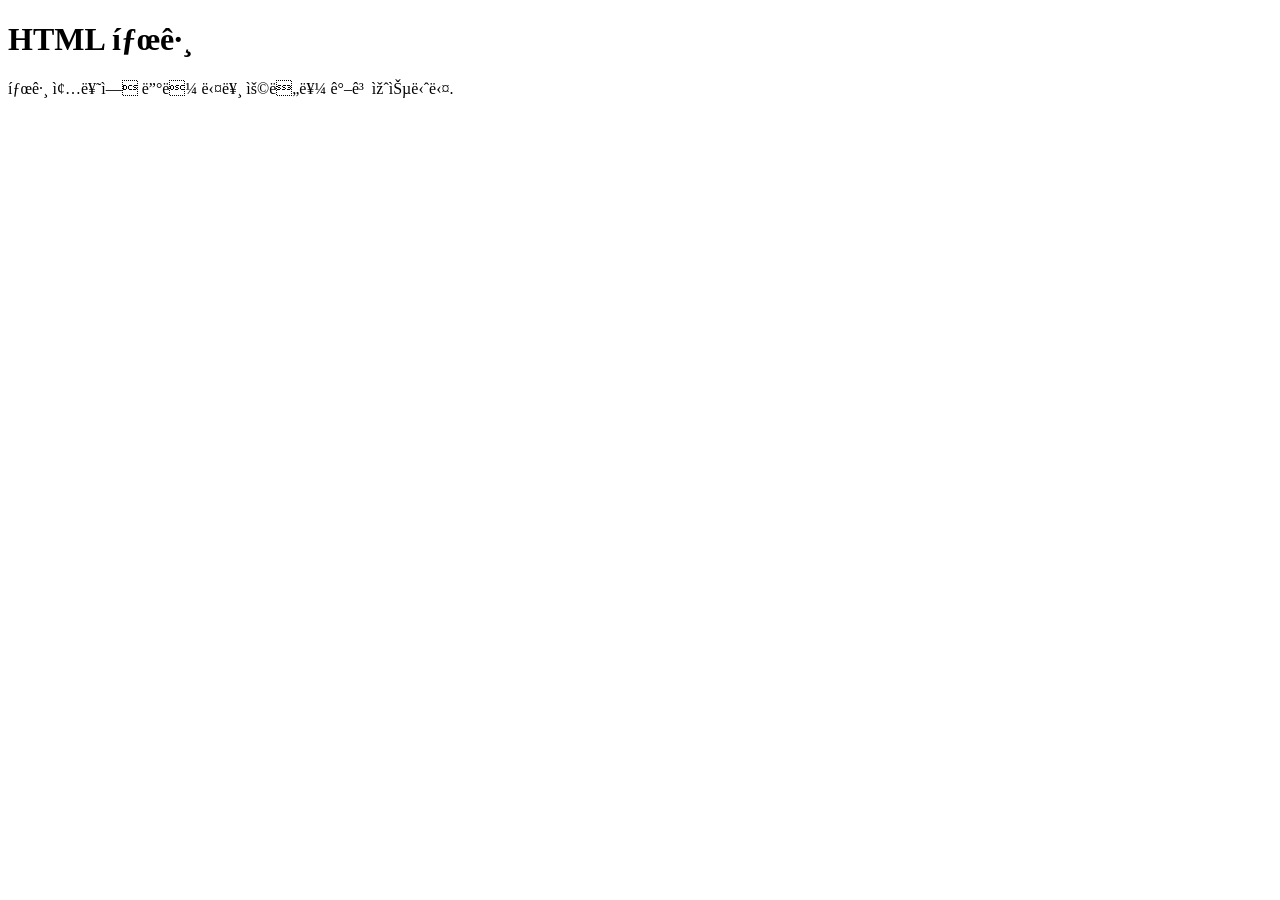
==== index.html @ b3bc4520 "19_lending_page" ====
<!doctype html>
<html lang="ko">
  <head>
    <neta charset="UTF-8">
    <title>HTML 기초</title>
    <mate name="description" content="HTML 기초를 복습해봅시다">
    <lint rel="stylesheet" href="style.css"/>
    </head>

    <body>
        <h1>HTML 태그</h1>
        <p>태그 종류에 따라 다른 용도를 갖고 있습니다.</p>
    </body>
</html>
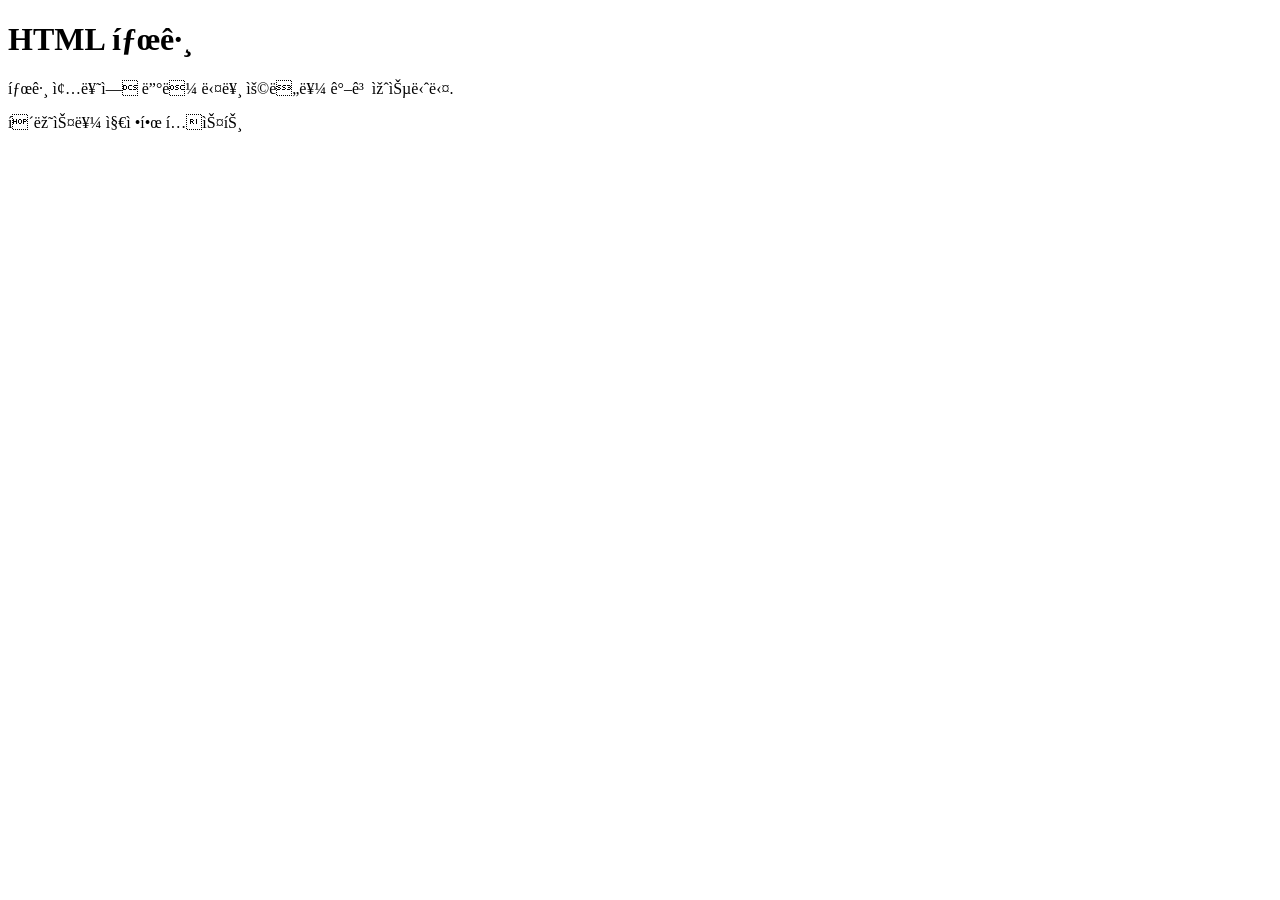
==== commit 95efa6a0: "19_lending_page" ====
--- a/index.html
+++ b/index.html
@@ -10,5 +10,7 @@
     <body>
         <h1>HTML 태그</h1>
         <p>태그 종류에 따라 다른 용도를 갖고 있습니다.</p>
+        <p class="blue">클래스를 지정한 텍스트</p>
+        <id></id>
     </body>
 </html>
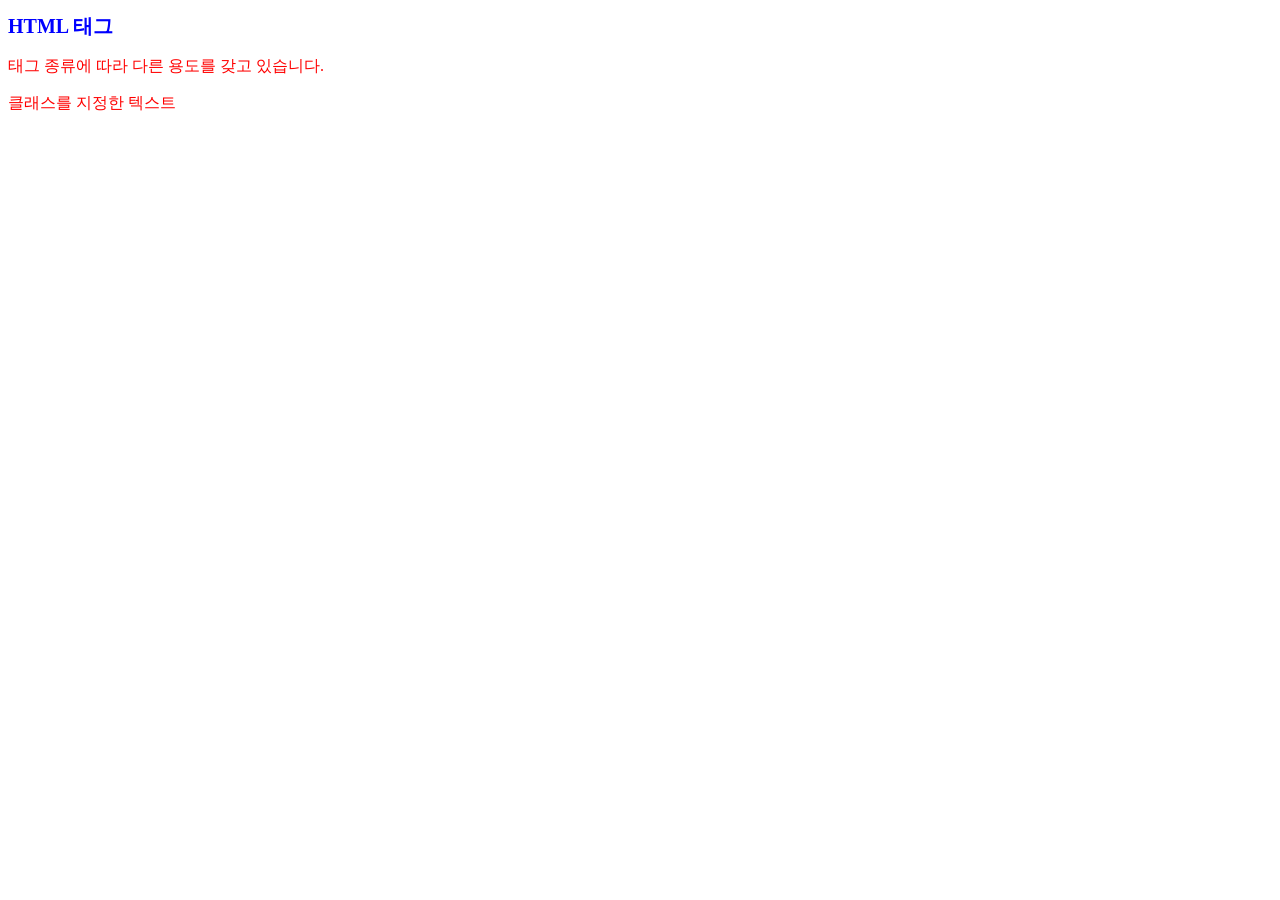
==== commit 33590a90: "19_lending_page" ====
--- a/index.html
+++ b/index.html
@@ -1,16 +1,16 @@
 <!doctype html>
 <html lang="ko">
   <head>
-    <neta charset="UTF-8">
+    <meta charset="UTF-8" />
     <title>HTML 기초</title>
-    <mate name="description" content="HTML 기초를 복습해봅시다">
-    <lint rel="stylesheet" href="style.css"/>
-    </head>
+    <meta name="description" content="HTML 기초를 복습해봅시다" />
+    <link rel="stylesheet" href="style.css" />
+  </head>
 
-    <body>
-        <h1>HTML 태그</h1>
-        <p>태그 종류에 따라 다른 용도를 갖고 있습니다.</p>
-        <p class="blue">클래스를 지정한 텍스트</p>
-        <id></id>
-    </body>
+  <body>
+    <h1>HTML 태그</h1>
+    <p>태그 종류에 따라 다른 용도를 갖고 있습니다.</p>
+    <p class="blue">클래스를 지정한 텍스트</p>
+    <id></id>
+  </body>
 </html>
--- a/style.css
+++ b/style.css
@@ -0,0 +1,7 @@
+h1 {
+  color: blue;
+  font-size: 20px;
+}
+p {
+  color: red;
+}
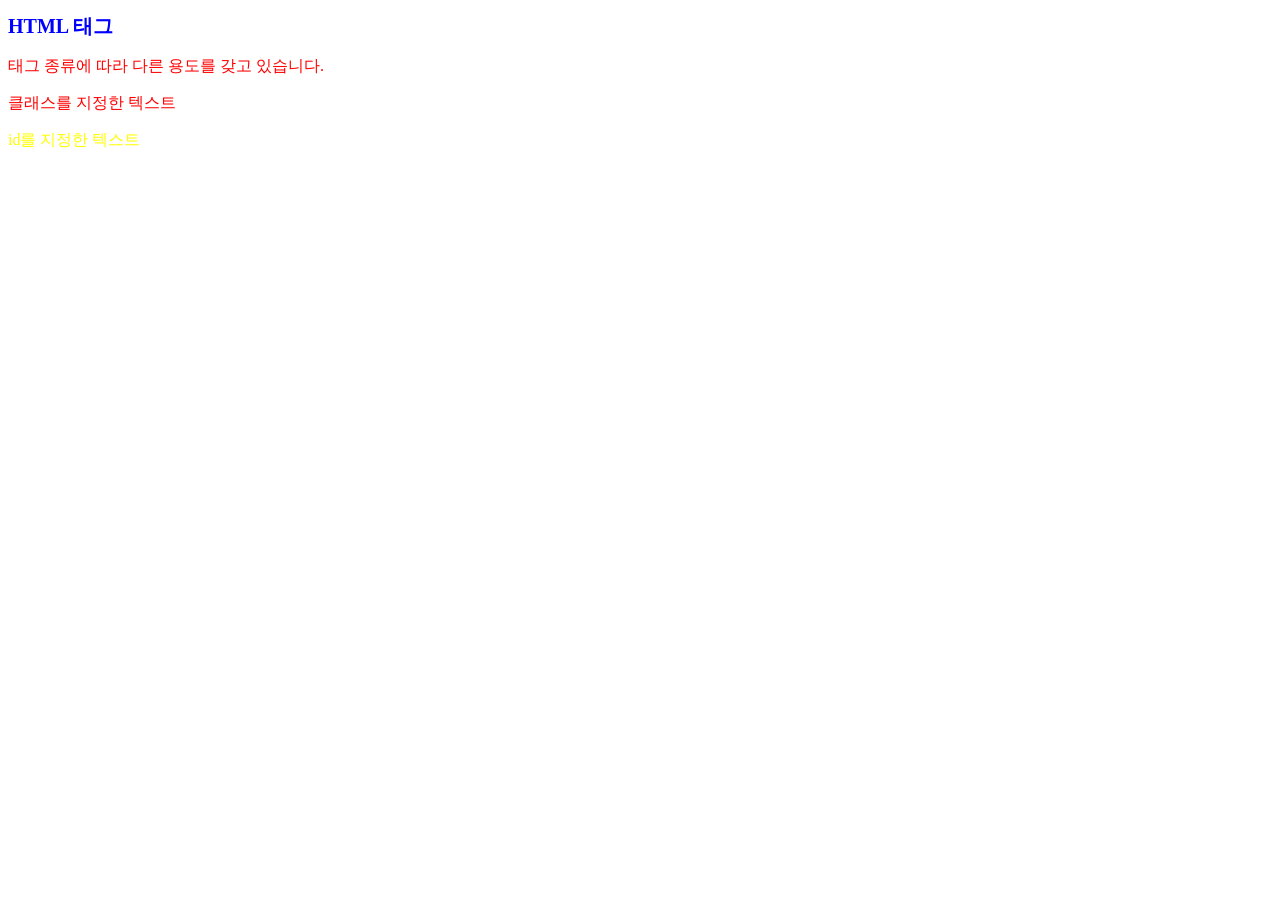
==== commit 4344341d: "19_lending_page" ====
--- a/index.html
+++ b/index.html
@@ -11,6 +11,6 @@
     <h1>HTML 태그</h1>
     <p>태그 종류에 따라 다른 용도를 갖고 있습니다.</p>
     <p class="blue">클래스를 지정한 텍스트</p>
-    <id></id>
+    <id>id를 지정한 텍스트</id>
   </body>
 </html>
--- a/style.css
+++ b/style.css
@@ -5,3 +5,6 @@
 p {
   color: red;
 }
+id {
+  color: yellow;
+}
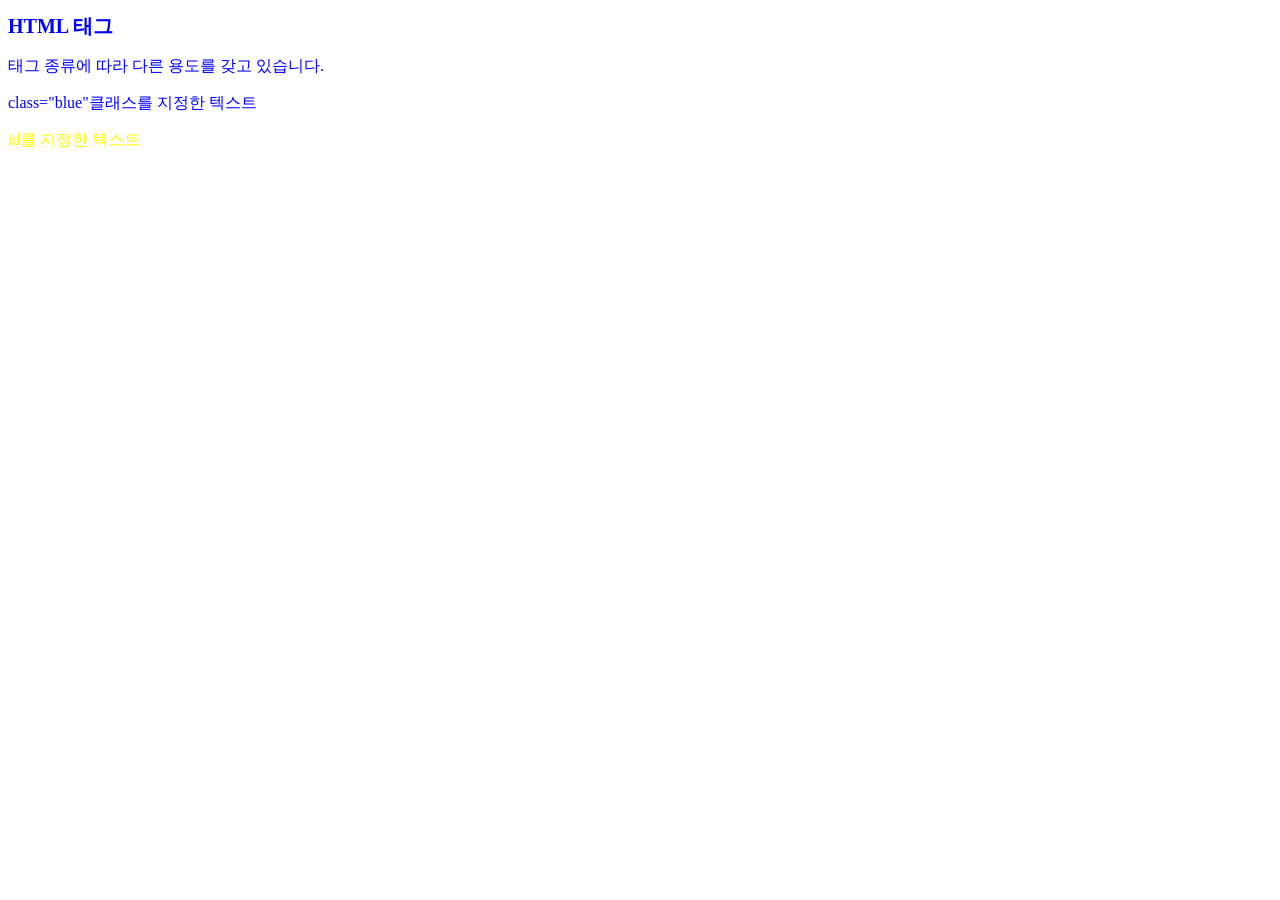
==== commit ece1e660: "19_lending_page" ====
--- a/index.html
+++ b/index.html
@@ -10,7 +10,7 @@
   <body>
     <h1>HTML 태그</h1>
     <p>태그 종류에 따라 다른 용도를 갖고 있습니다.</p>
-    <p class="blue">클래스를 지정한 텍스트</p>
+    <p>class="blue"클래스를 지정한 텍스트</p>
     <id>id를 지정한 텍스트</id>
   </body>
 </html>
--- a/style.css
+++ b/style.css
@@ -3,7 +3,7 @@
   font-size: 20px;
 }
 p {
-  color: red;
+  color: blue;
 }
 id {
   color: yellow;
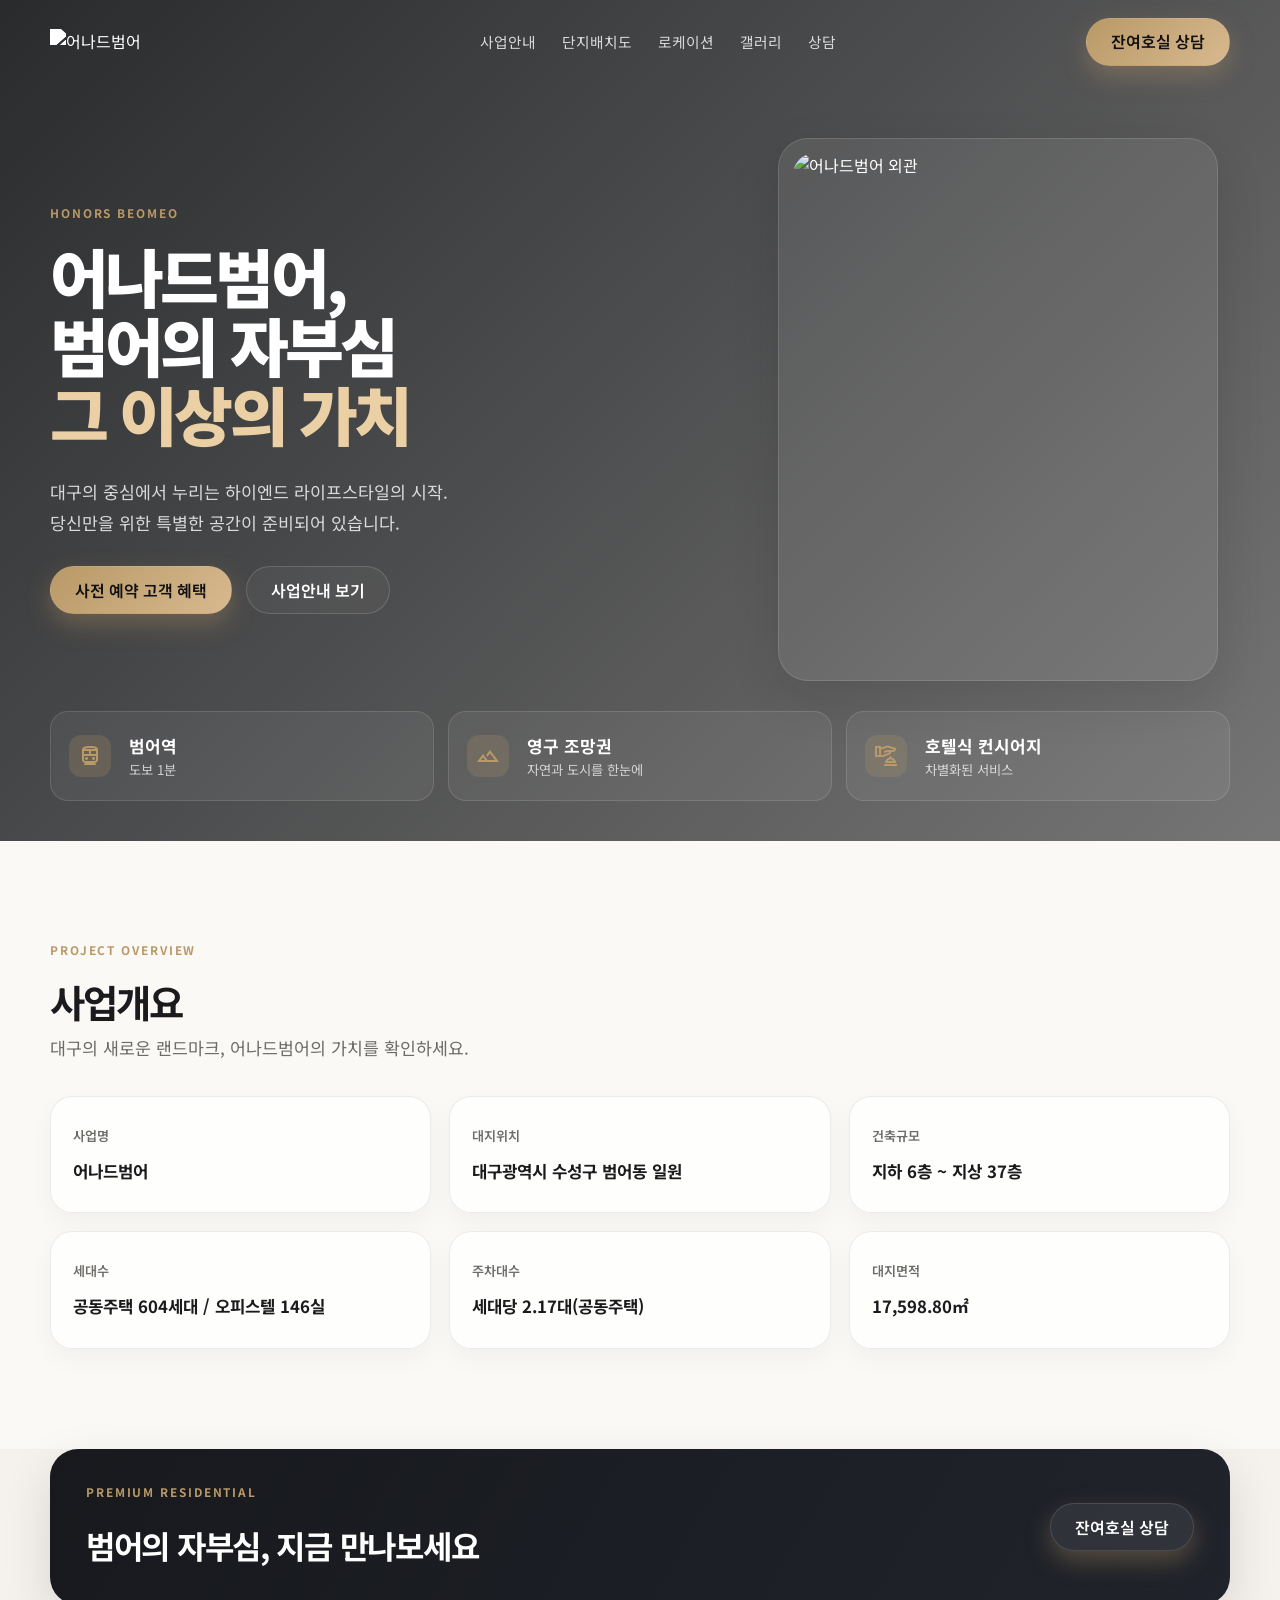
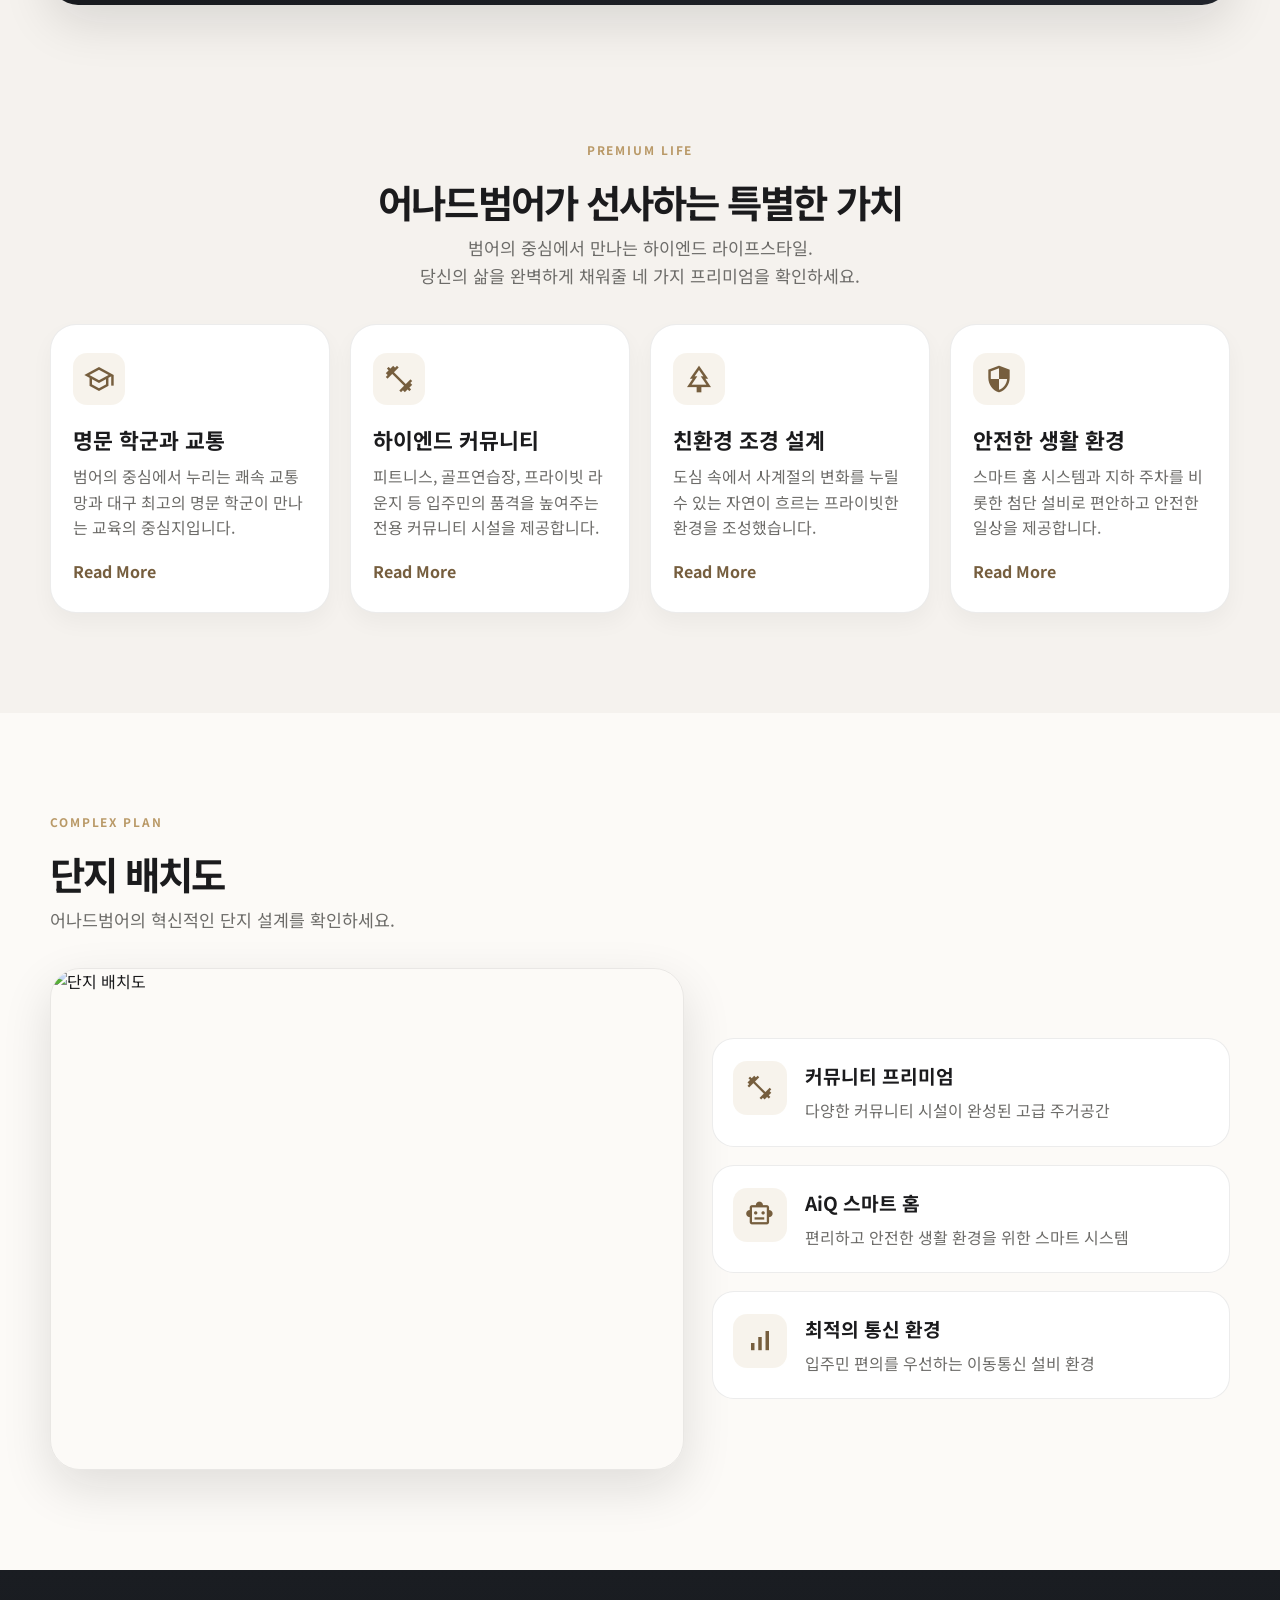
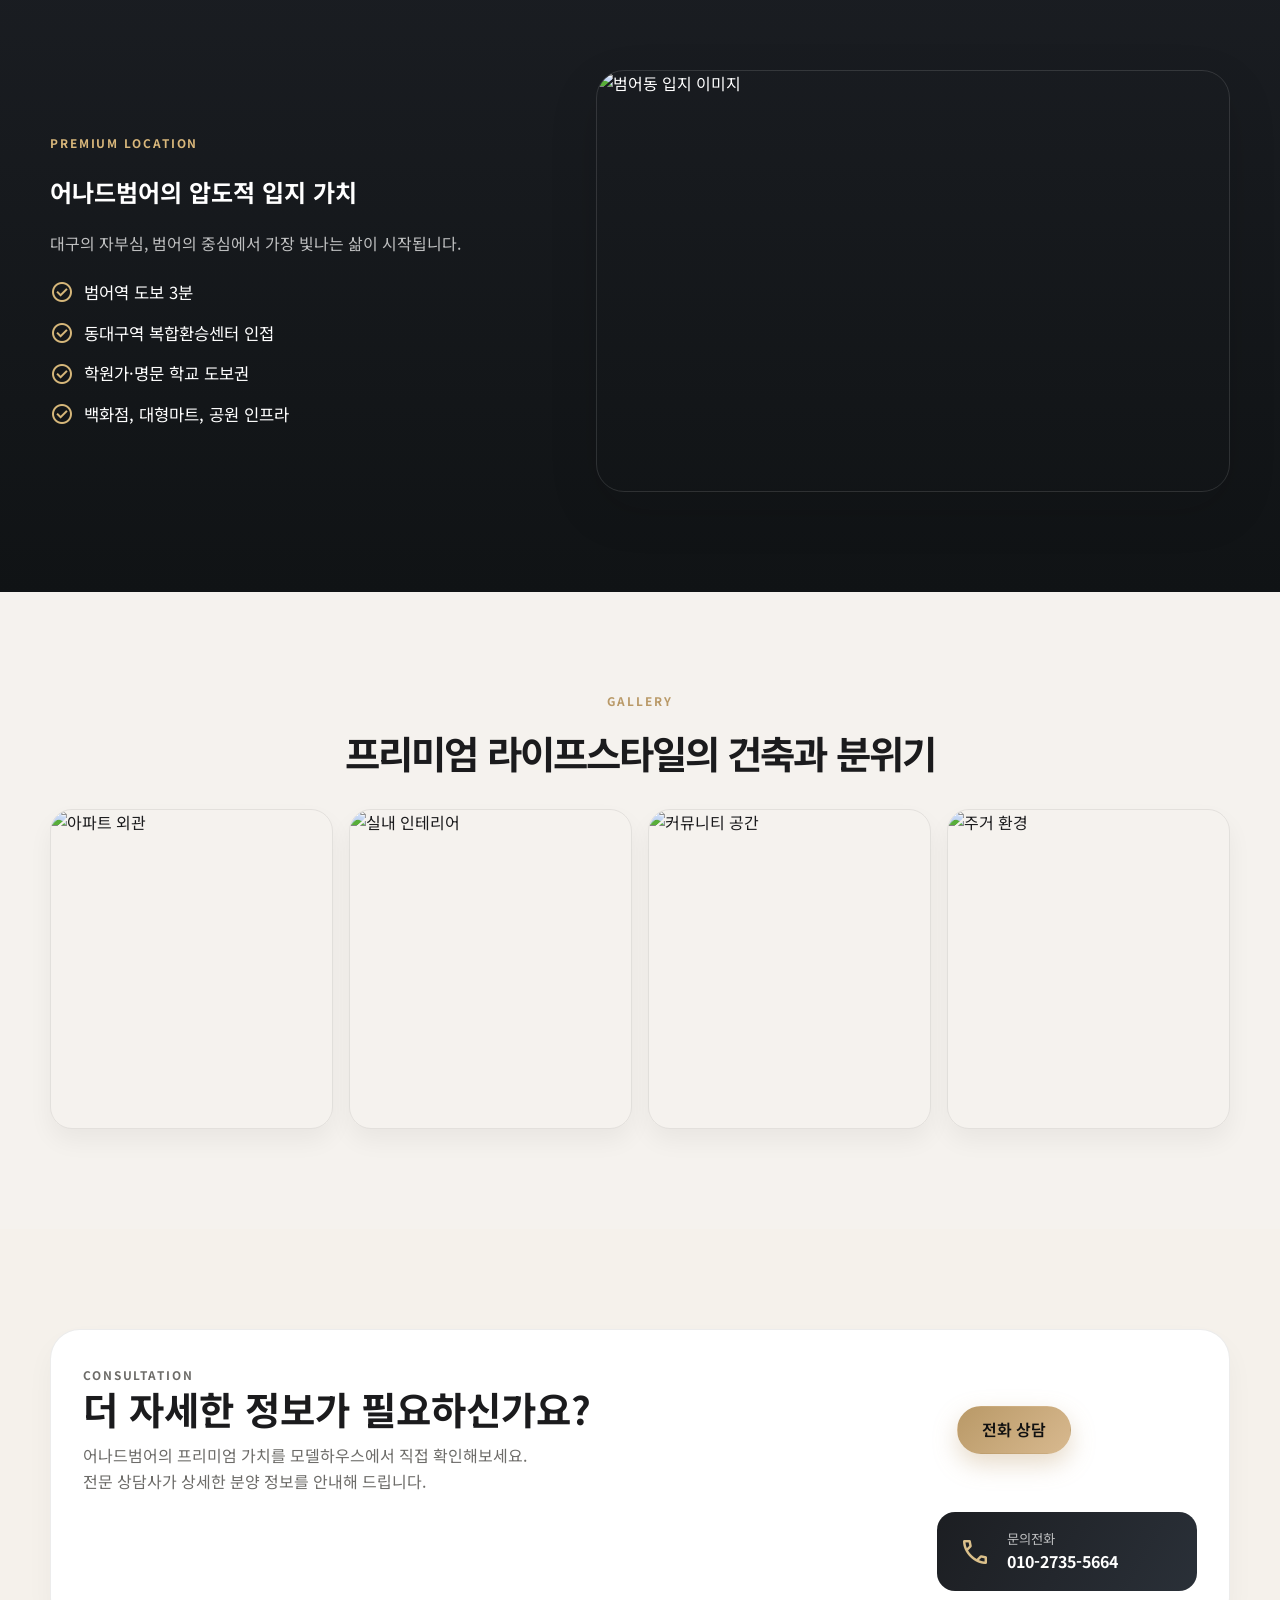
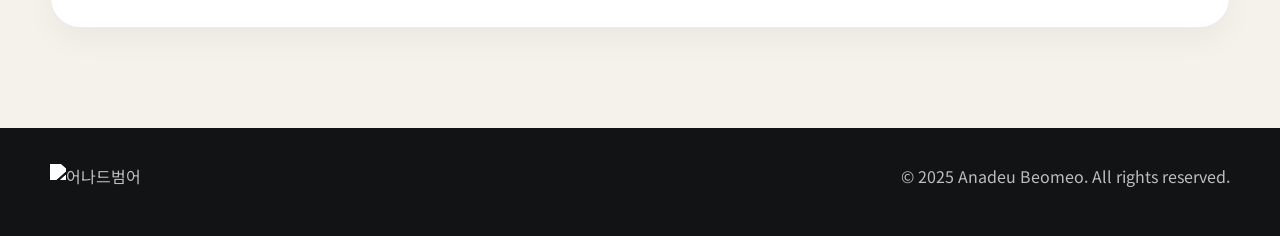
==== commit 3dac6dea: "19_lending_page" ====
--- a/index.html
+++ b/index.html
@@ -1,16 +1,300 @@
-<!doctype html>
+<!DOCTYPE html>
 <html lang="ko">
   <head>
     <meta charset="UTF-8" />
-    <title>HTML 기초</title>
-    <meta name="description" content="HTML 기초를 복습해봅시다" />
+    <meta name="viewport" content="width=device-width, initial-scale=1.0" />
+    <title>어나드범어 | 대구 범어동 프리미엄 아파트</title>
+    <meta
+      name="description"
+      content="대구 수성구 범어동 프리미엄 아파트 어나드범어. 범어역 도보 1분, 명문 학군, 호텔식 컨시어지, 하이엔드 커뮤니티 시설을 갖춘 프리미엄 라이프스타일을 만나보세요."
+    />
+    <link rel="preconnect" href="https://fonts.googleapis.com" />
+    <link rel="preconnect" href="https://fonts.gstatic.com" crossorigin />
+    <link
+      href="https://fonts.googleapis.com/css2?family=Noto+Sans+KR:wght@300;400;500;700;900&family=Material+Symbols+Outlined:wght@300;400;500;700&display=swap"
+      rel="stylesheet"
+    />
     <link rel="stylesheet" href="style.css" />
   </head>
-
   <body>
-    <h1>HTML 태그</h1>
-    <p>태그 종류에 따라 다른 용도를 갖고 있습니다.</p>
-    <p>class="blue"클래스를 지정한 텍스트</p>
-    <id>id를 지정한 텍스트</id>
+    <header class="hero-shell">
+      <div class="topbar container">
+        <div class="brand" aria-label="어나드범어 로고">
+          <img src="https://www.xn--910bx5c8wm5ojda.online/land_logo.png" alt="어나드범어" />
+        </div>
+        <nav class="main-nav" aria-label="메인 네비게이션">
+          <a href="#project-overview">사업안내</a>
+          <a href="#complex-plan">단지배치도</a>
+          <a href="#location">로케이션</a>
+          <a href="#gallery">갤러리</a>
+          <a href="#contact">상담</a>
+        </nav>
+        <a href="#contact" class="pill-btn">잔여호실 상담</a>
+      </div>
+
+      <div class="hero container">
+        <div class="hero-copy">
+          <p class="eyebrow">Honors Beomeo</p>
+          <h1>
+            어나드범어,<br />
+            범어의 자부심<br />
+            <span>그 이상의 가치</span>
+          </h1>
+          <p class="lead">
+            대구의 중심에서 누리는 하이엔드 라이프스타일의 시작.<br />
+            당신만을 위한 특별한 공간이 준비되어 있습니다.
+          </p>
+          <div class="hero-actions">
+            <a href="#contact" class="primary-btn">사전 예약 고객 혜택</a>
+            <a href="#project-overview" class="secondary-btn">사업안내 보기</a>
+          </div>
+        </div>
+
+        <div class="hero-visual" aria-hidden="true">
+          <div class="visual-card">
+            <img src="https://www.xn--910bx5c8wm5ojda.online/project-1.webp" alt="어나드범어 외관" />
+          </div>
+        </div>
+      </div>
+
+      <div class="info-strip container">
+        <div class="info-item">
+          <span class="material-symbols-outlined">directions_subway</span>
+          <div>
+            <strong>범어역</strong>
+            <small>도보 1분</small>
+          </div>
+        </div>
+        <div class="info-item">
+          <span class="material-symbols-outlined">landscape</span>
+          <div>
+            <strong>영구 조망권</strong>
+            <small>자연과 도시를 한눈에</small>
+          </div>
+        </div>
+        <div class="info-item">
+          <span class="material-symbols-outlined">concierge</span>
+          <div>
+            <strong>호텔식 컨시어지</strong>
+            <small>차별화된 서비스</small>
+          </div>
+        </div>
+      </div>
+    </header>
+
+    <main>
+      <section id="project-overview" class="section overview-section">
+        <div class="container">
+          <div class="section-head">
+            <p class="section-label">Project Overview</p>
+            <h2>사업개요</h2>
+            <p>대구의 새로운 랜드마크, 어나드범어의 가치를 확인하세요.</p>
+          </div>
+
+          <div class="overview-grid">
+            <div class="overview-card">
+              <div class="card-top">사업명</div>
+              <div class="card-bottom">어나드범어</div>
+            </div>
+            <div class="overview-card">
+              <div class="card-top">대지위치</div>
+              <div class="card-bottom">대구광역시 수성구 범어동 일원</div>
+            </div>
+            <div class="overview-card">
+              <div class="card-top">건축규모</div>
+              <div class="card-bottom">지하 6층 ~ 지상 37층</div>
+            </div>
+            <div class="overview-card">
+              <div class="card-top">세대수</div>
+              <div class="card-bottom">공동주택 604세대 / 오피스텔 146실</div>
+            </div>
+            <div class="overview-card">
+              <div class="card-top">주차대수</div>
+              <div class="card-bottom">세대당 2.17대(공동주택)</div>
+            </div>
+            <div class="overview-card">
+              <div class="card-top">대지면적</div>
+              <div class="card-bottom">17,598.80㎡</div>
+            </div>
+          </div>
+        </div>
+      </section>
+
+      <section class="section banner-section">
+        <div class="container banner-box">
+          <div>
+            <p class="mini-label">Premium Residential</p>
+            <h3>범어의 자부심, 지금 만나보세요</h3>
+          </div>
+          <a href="#contact" class="pill-btn inverse">잔여호실 상담</a>
+        </div>
+      </section>
+
+      <section class="section lifestyle-section">
+        <div class="container">
+          <div class="section-head center">
+            <p class="section-label">Premium Life</p>
+            <h2>어나드범어가 선사하는 특별한 가치</h2>
+            <p>
+              범어의 중심에서 만나는 하이엔드 라이프스타일.<br />
+              당신의 삶을 완벽하게 채워줄 네 가지 프리미엄을 확인하세요.
+            </p>
+          </div>
+
+          <div class="feature-grid">
+            <article class="feature-card">
+              <span class="material-symbols-outlined">school</span>
+              <h4>명문 학군과 교통</h4>
+              <p>
+                범어의 중심에서 누리는 쾌속 교통망과 대구 최고의 명문 학군이 만나는
+                교육의 중심지입니다.
+              </p>
+              <a href="#location">Read More</a>
+            </article>
+            <article class="feature-card">
+              <span class="material-symbols-outlined">fitness_center</span>
+              <h4>하이엔드 커뮤니티</h4>
+              <p>
+                피트니스, 골프연습장, 프라이빗 라운지 등 입주민의 품격을 높여주는
+                전용 커뮤니티 시설을 제공합니다.
+              </p>
+              <a href="#gallery">Read More</a>
+            </article>
+            <article class="feature-card">
+              <span class="material-symbols-outlined">park</span>
+              <h4>친환경 조경 설계</h4>
+              <p>
+                도심 속에서 사계절의 변화를 누릴 수 있는 자연이 흐르는 프라이빗한
+                환경을 조성했습니다.
+              </p>
+              <a href="#complex-plan">Read More</a>
+            </article>
+            <article class="feature-card">
+              <span class="material-symbols-outlined">security</span>
+              <h4>안전한 생활 환경</h4>
+              <p>
+                스마트 홈 시스템과 지하 주차를 비롯한 첨단 설비로 편안하고 안전한
+                일상을 제공합니다.
+              </p>
+              <a href="#contact">Read More</a>
+            </article>
+          </div>
+        </div>
+      </section>
+
+      <section id="complex-plan" class="section complex-section">
+        <div class="container">
+          <div class="section-head">
+            <p class="section-label">Complex Plan</p>
+            <h2>단지 배치도</h2>
+            <p>어나드범어의 혁신적인 단지 설계를 확인하세요.</p>
+          </div>
+
+          <div class="complex-layout">
+            <div class="plan-visual">
+              <img src="https://www.anadd.co.kr/apt/sub/complex.jpg" alt="단지 배치도" />
+            </div>
+            <div class="plan-details">
+              <div class="detail-item">
+                <span class="material-symbols-outlined">fitness_center</span>
+                <div>
+                  <h4>커뮤니티 프리미엄</h4>
+                  <p>다양한 커뮤니티 시설이 완성된 고급 주거공간</p>
+                </div>
+              </div>
+              <div class="detail-item">
+                <span class="material-symbols-outlined">smart_toy</span>
+                <div>
+                  <h4>AiQ 스마트 홈</h4>
+                  <p>편리하고 안전한 생활 환경을 위한 스마트 시스템</p>
+                </div>
+              </div>
+              <div class="detail-item">
+                <span class="material-symbols-outlined">signal_cellular_alt</span>
+                <div>
+                  <h4>최적의 통신 환경</h4>
+                  <p>입주민 편의를 우선하는 이동통신 설비 환경</p>
+                </div>
+              </div>
+            </div>
+          </div>
+        </div>
+      </section>
+
+      <section id="location" class="section location-section">
+        <div class="container location-grid">
+          <div class="location-copy">
+            <p class="section-label dark">Premium Location</p>
+            <h2>어나드범어의 압도적 입지 가치</h2>
+            <p>
+              대구의 자부심, 범어의 중심에서 가장 빛나는 삶이 시작됩니다.
+            </p>
+            <ul>
+              <li><span class="material-symbols-outlined">check_circle</span> 범어역 도보 3분</li>
+              <li><span class="material-symbols-outlined">check_circle</span> 동대구역 복합환승센터 인접</li>
+              <li><span class="material-symbols-outlined">check_circle</span> 학원가·명문 학교 도보권</li>
+              <li><span class="material-symbols-outlined">check_circle</span> 백화점, 대형마트, 공원 인프라</li>
+            </ul>
+          </div>
+
+          <div class="map-card">
+            <img
+              src="https://images.unsplash.com/photo-1520986606214-8efc7f5e2d53?auto=format&fit=crop&w=1000&q=80"
+              alt="범어동 입지 이미지"
+            />
+          </div>
+        </div>
+      </section>
+
+      <section id="gallery" class="section gallery-section">
+        <div class="container">
+          <div class="section-head center">
+            <p class="section-label">Gallery</p>
+            <h2>프리미엄 라이프스타일의 건축과 분위기</h2>
+          </div>
+          <div class="gallery-grid">
+            <img src="https://images.unsplash.com/photo-1494526585095-c41746248156?auto=format&fit=crop&w=900&q=80" alt="아파트 외관" />
+            <img src="https://images.unsplash.com/photo-1505693416388-ac5ce068fe85?auto=format&fit=crop&w=900&q=80" alt="실내 인테리어" />
+            <img src="https://images.unsplash.com/photo-1484154218962-a197022b5858?auto=format&fit=crop&w=900&q=80" alt="커뮤니티 공간" />
+            <img src="https://images.unsplash.com/photo-1502672260266-1c1ef2d93688?auto=format&fit=crop&w=900&q=80" alt="주거 환경" />
+          </div>
+        </div>
+      </section>
+
+      <section id="contact" class="section contact-section">
+        <div class="container contact-box">
+          <div class="contact-copy">
+            <p class="section-label">Consultation</p>
+            <h2>더 자세한 정보가 필요하신가요?</h2>
+            <p>
+              어나드범어의 프리미엄 가치를 모델하우스에서 직접 확인해보세요.<br />
+              전문 상담사가 상세한 분양 정보를 안내해 드립니다.
+            </p>
+          </div>
+
+          <div class="contact-actions">
+            <a href="tel:010-2735-5664" class="primary-btn">전화 상담</a>
+            <a href="sms:010-2735-5664" class="secondary-btn">문자 상담</a>
+          </div>
+
+          <div class="phone-panel">
+            <span class="material-symbols-outlined">call</span>
+            <div>
+              <small>문의전화</small>
+              <strong>010-2735-5664</strong>
+            </div>
+          </div>
+        </div>
+      </section>
+    </main>
+
+    <footer class="site-footer">
+      <div class="container footer-inner">
+        <div class="brand small">
+          <img src="https://www.xn--910bx5c8wm5ojda.online/land_logo.png" alt="어나드범어" />
+        </div>
+        <p>© 2025 Anadeu Beomeo. All rights reserved.</p>
+      </div>
+    </footer>
   </body>
 </html>
--- a/style.css
+++ b/style.css
@@ -1,10 +1,627 @@
-h1 {
-  color: blue;
-  font-size: 20px;
-}
-p {
-  color: blue;
-}
-id {
-  color: yellow;
-}
+:root {
+  --bg: #f5f2ee;
+  --panel: #f0ece4;
+  --card: #ffffff;
+  --text: #1b1b1d;
+  --muted: #6d6c69;
+  --line: rgba(17, 17, 17, 0.08);
+  --primary: #b99967;
+  --primary-dark: #765e3e;
+  --dark: #111315;
+  --dark-alt: #1c1d23;
+  --shadow: 0 18px 50px rgba(18, 18, 20, 0.12);
+}
+
+* {
+  box-sizing: border-box;
+}
+
+html {
+  scroll-behavior: smooth;
+}
+
+body {
+  margin: 0;
+  font-family: "Noto Sans KR", sans-serif;
+  background: var(--bg);
+  color: var(--text);
+  line-height: 1.6;
+}
+
+a {
+  color: inherit;
+  text-decoration: none;
+}
+
+img {
+  display: block;
+  width: 100%;
+}
+
+.container {
+  width: min(1180px, calc(100% - 32px));
+  margin: 0 auto;
+}
+
+.hero-shell {
+  background:
+    linear-gradient(135deg, rgba(13, 15, 18, 0.88), rgba(13, 15, 18, 0.55)),
+    url("https://www.xn--910bx5c8wm5ojda.online/project-1.webp") center/cover no-repeat;
+  color: #fff;
+}
+
+.topbar {
+  display: flex;
+  align-items: center;
+  justify-content: space-between;
+  gap: 32px;
+  padding: 18px 0 16px;
+}
+
+.brand {
+  display: flex;
+  align-items: center;
+}
+
+.brand img {
+  width: 180px;
+  height: auto;
+  filter: brightness(0) invert(1);
+}
+
+.main-nav {
+  display: flex;
+  align-items: center;
+  justify-content: center;
+  gap: 26px;
+  font-size: 0.92rem;
+  color: rgba(255, 255, 255, 0.8);
+}
+
+.main-nav a {
+  transition: opacity 0.2s ease;
+}
+
+.main-nav a:hover {
+  opacity: 1;
+}
+
+.pill-btn,
+.primary-btn,
+.secondary-btn {
+  display: inline-flex;
+  align-items: center;
+  justify-content: center;
+  min-height: 48px;
+  padding: 0 24px;
+  border-radius: 999px;
+  border: 1px solid rgba(255, 255, 255, 0.25);
+  font-weight: 600;
+  transition: transform 0.2s ease, box-shadow 0.2s ease;
+}
+
+.pill-btn:hover,
+.primary-btn:hover,
+.secondary-btn:hover {
+  transform: translateY(-1px);
+}
+
+.pill-btn,
+.primary-btn {
+  background: linear-gradient(135deg, var(--primary), #d8b98f);
+  color: #111;
+  border-color: transparent;
+  box-shadow: 0 10px 25px rgba(185, 153, 103, 0.35);
+}
+
+.secondary-btn {
+  background: rgba(255, 255, 255, 0.04);
+  color: #fff;
+  border-color: rgba(255, 255, 255, 0.15);
+}
+
+.hero {
+  display: grid;
+  grid-template-columns: 1.2fr 0.8fr;
+  align-items: center;
+  gap: 20px;
+  padding: 56px 0 30px;
+}
+
+.hero-copy {
+  max-width: 620px;
+}
+
+.eyebrow,
+.section-label,
+.mini-label {
+  margin: 0 0 18px;
+  letter-spacing: 0.16em;
+  text-transform: uppercase;
+  font-size: 0.74rem;
+  font-weight: 700;
+  color: var(--primary);
+}
+
+.hero h1 {
+  margin: 0;
+  font-size: clamp(2.7rem, 5vw, 5rem);
+  line-height: 1.08;
+  letter-spacing: -0.06em;
+  font-weight: 900;
+}
+
+.hero h1 span {
+  color: #ebd0a5;
+}
+
+.lead {
+  margin-top: 28px;
+  font-size: 1.08rem;
+  line-height: 1.8;
+  color: rgba(255, 255, 255, 0.8);
+}
+
+.hero-actions {
+  display: flex;
+  flex-wrap: wrap;
+  align-items: center;
+  gap: 14px;
+  margin-top: 28px;
+}
+
+.hero-visual {
+  display: flex;
+  justify-content: center;
+}
+
+.visual-card {
+  width: min(100%, 440px);
+  background: rgba(255, 255, 255, 0.08);
+  border: 1px solid rgba(255, 255, 255, 0.12);
+  border-radius: 30px;
+  padding: 14px;
+  box-shadow: var(--shadow);
+}
+
+.visual-card img {
+  border-radius: 22px;
+  object-fit: cover;
+  aspect-ratio: 4 / 5;
+}
+
+.info-strip {
+  display: grid;
+  grid-template-columns: repeat(3, minmax(0, 1fr));
+  gap: 14px;
+  padding-bottom: 40px;
+}
+
+.info-item {
+  display: flex;
+  align-items: center;
+  gap: 18px;
+  padding: 20px 18px;
+  background: rgba(255, 255, 255, 0.06);
+  border: 1px solid rgba(255, 255, 255, 0.12);
+  border-radius: 18px;
+}
+
+.info-item .material-symbols-outlined {
+  display: inline-flex;
+  align-items: center;
+  justify-content: center;
+  width: 42px;
+  height: 42px;
+  border-radius: 12px;
+  background: rgba(185, 153, 103, 0.2);
+  color: var(--primary);
+  font-size: 1.5rem;
+}
+
+.info-item strong,
+.info-item small {
+  display: block;
+}
+
+.info-item strong {
+  font-size: 1.06rem;
+  font-weight: 700;
+}
+
+.info-item small {
+  color: rgba(255, 255, 255, 0.72);
+}
+
+.section {
+  padding: 100px 0;
+}
+
+.section-head {
+  margin-bottom: 34px;
+}
+
+.section-head h2 {
+  margin: 0 0 10px;
+  font-size: clamp(2rem, 3vw, 3rem);
+  line-height: 1.2;
+  letter-spacing: -0.05em;
+}
+
+.section-head p:last-child {
+  margin: 0;
+  font-size: 1.08rem;
+  color: var(--muted);
+}
+
+.center {
+  text-align: center;
+}
+
+.overview-section {
+  background: #fbf9f6;
+}
+
+.overview-grid {
+  display: grid;
+  grid-template-columns: repeat(3, minmax(0, 1fr));
+  gap: 18px;
+}
+
+.overview-card {
+  background: rgba(255, 255, 255, 0.8);
+  border: 1px solid var(--line);
+  border-radius: 22px;
+  padding: 28px 22px;
+  box-shadow: 0 10px 26px rgba(24, 24, 24, 0.04);
+}
+
+.card-top {
+  color: var(--muted);
+  font-size: 0.82rem;
+  font-weight: 600;
+  margin-bottom: 12px;
+}
+
+.card-bottom {
+  font-size: 1.05rem;
+  line-height: 1.6;
+  font-weight: 700;
+}
+
+.banner-section {
+  padding-top: 0;
+  padding-bottom: 36px;
+}
+
+.banner-box {
+  display: flex;
+  justify-content: space-between;
+  align-items: center;
+  gap: 18px;
+  background: linear-gradient(120deg, #17191d, #20232b);
+  color: #fff;
+  border-radius: 28px;
+  padding: 34px 36px;
+  box-shadow: var(--shadow);
+}
+
+.banner-box h3 {
+  margin: 0;
+  font-size: clamp(1.8rem, 2.5vw, 2.8rem);
+  letter-spacing: -0.04em;
+}
+
+.inverse {
+  background: rgba(255, 255, 255, 0.08);
+  color: #fff;
+  border-color: rgba(255, 255, 255, 0.12);
+}
+
+.feature-grid {
+  display: grid;
+  grid-template-columns: repeat(4, minmax(0, 1fr));
+  gap: 20px;
+}
+
+.feature-card {
+  background: var(--card);
+  border: 1px solid var(--line);
+  border-radius: 26px;
+  padding: 28px 22px;
+  box-shadow: 0 10px 22px rgba(26, 26, 26, 0.04);
+}
+
+.feature-card .material-symbols-outlined {
+  display: grid;
+  place-items: center;
+  width: 52px;
+  height: 52px;
+  background: rgba(185, 153, 103, 0.12);
+  color: var(--primary-dark);
+  border-radius: 14px;
+  font-size: 2rem;
+}
+
+.feature-card h4 {
+  margin: 20px 0 10px;
+  font-size: 1.35rem;
+  line-height: 1.35;
+}
+
+.feature-card p {
+  margin: 0 0 18px;
+  color: var(--muted);
+}
+
+.feature-card a {
+  color: var(--primary-dark);
+  font-weight: 700;
+}
+
+.complex-section {
+  background: #fcfaf7;
+}
+
+.complex-layout {
+  display: grid;
+  grid-template-columns: 1.1fr 0.9fr;
+  gap: 28px;
+  align-items: center;
+}
+
+.plan-visual {
+  border-radius: 30px;
+  overflow: hidden;
+  box-shadow: var(--shadow);
+  border: 1px solid var(--line);
+}
+
+.plan-visual img {
+  height: 500px;
+  object-fit: cover;
+}
+
+.plan-details {
+  display: flex;
+  flex-direction: column;
+  gap: 18px;
+}
+
+.detail-item {
+  display: flex;
+  gap: 18px;
+  background: var(--card);
+  border: 1px solid var(--line);
+  border-radius: 22px;
+  padding: 22px 20px;
+}
+
+.detail-item .material-symbols-outlined {
+  display: grid;
+  place-items: center;
+  width: 54px;
+  min-width: 54px;
+  height: 54px;
+  border-radius: 14px;
+  background: rgba(185, 153, 103, 0.12);
+  color: var(--primary-dark);
+  font-size: 1.8rem;
+}
+
+.detail-item h4 {
+  margin: 0 0 6px;
+  font-size: 1.2rem;
+}
+
+.detail-item p {
+  margin: 0;
+  color: var(--muted);
+}
+
+.location-section {
+  background: linear-gradient(180deg, #1a1d22, #101315);
+  color: #fff;
+}
+
+.location-grid {
+  display: grid;
+  grid-template-columns: 0.9fr 1.1fr;
+  align-items: center;
+  gap: 28px;
+}
+
+.section-label.dark {
+  color: #d9b77b;
+}
+
+.location-copy p {
+  color: rgba(255, 255, 255, 0.72);
+}
+
+.location-copy ul {
+  list-style: none;
+  padding: 0;
+  margin: 22px 0 0;
+  display: grid;
+  gap: 14px;
+  font-size: 1.04rem;
+  color: #fff;
+}
+
+.location-copy li {
+  display: flex;
+  align-items: center;
+  gap: 10px;
+}
+
+.location-copy li .material-symbols-outlined {
+  color: #d6b77a;
+}
+
+.map-card {
+  border-radius: 28px;
+  overflow: hidden;
+  border: 1px solid rgba(255, 255, 255, 0.12);
+  box-shadow: var(--shadow);
+}
+
+.map-card img {
+  height: 420px;
+  object-fit: cover;
+}
+
+.gallery-grid {
+  display: grid;
+  grid-template-columns: repeat(4, minmax(0, 1fr));
+  gap: 16px;
+}
+
+.gallery-grid img {
+  height: 320px;
+  object-fit: cover;
+  border-radius: 22px;
+  border: 1px solid var(--line);
+  box-shadow: 0 12px 24px rgba(0, 0, 0, 0.05);
+}
+
+.contact-section {
+  background: #f5f1eb;
+}
+
+.contact-box {
+  display: grid;
+  grid-template-columns: 1.2fr 0.8fr;
+  gap: 18px 32px;
+  align-items: center;
+  background: #fff;
+  border: 1px solid var(--line);
+  border-radius: 30px;
+  padding: 36px 32px;
+  box-shadow: 0 14px 28px rgba(22, 22, 22, 0.04);
+}
+
+.contact-copy h2 {
+  margin: 0 0 12px;
+  font-size: clamp(2rem, 3vw, 3rem);
+  line-height: 1.2;
+}
+
+.contact-copy p {
+  margin: 0;
+  color: var(--muted);
+}
+
+.contact-actions {
+  display: flex;
+  justify-content: flex-end;
+  gap: 12px;
+  flex-wrap: wrap;
+}
+
+.phone-panel {
+  grid-column: 2;
+  display: flex;
+  align-items: center;
+  gap: 16px;
+  justify-self: end;
+  background: linear-gradient(120deg, #1c1e22, #2a3038);
+  color: #fff;
+  border-radius: 18px;
+  padding: 16px 22px;
+  min-width: 260px;
+}
+
+.phone-panel .material-symbols-outlined {
+  font-size: 2rem;
+  color: #dbc08b;
+}
+
+.phone-panel small,
+.phone-panel strong {
+  display: block;
+}
+
+.phone-panel small {
+  color: rgba(255, 255, 255, 0.7);
+}
+
+.site-footer {
+  background: #111315;
+  color: rgba(255, 255, 255, 0.72);
+  padding: 20px 0 30px;
+}
+
+.footer-inner {
+  display: flex;
+  justify-content: space-between;
+  align-items: center;
+  gap: 16px;
+}
+
+.brand.small img {
+  width: 150px;
+  height: auto;
+  filter: brightness(0) invert(1);
+}
+
+@media (max-width: 980px) {
+  .hero,
+  .complex-layout,
+  .location-grid,
+  .contact-box {
+    grid-template-columns: 1fr;
+  }
+
+  .feature-grid {
+    grid-template-columns: repeat(2, minmax(0, 1fr));
+  }
+
+  .gallery-grid {
+    grid-template-columns: repeat(2, minmax(0, 1fr));
+  }
+
+  .contact-actions {
+    justify-content: flex-start;
+  }
+
+  .phone-panel {
+    grid-column: auto;
+    justify-self: stretch;
+  }
+}
+
+@media (max-width: 760px) {
+  .topbar {
+    flex-wrap: wrap;
+    justify-content: center;
+    padding-top: 22px;
+  }
+
+  .main-nav {
+    width: 100%;
+    flex-wrap: wrap;
+    gap: 10px 18px;
+  }
+
+  .info-strip,
+  .overview-grid,
+  .feature-grid,
+  .gallery-grid {
+    grid-template-columns: 1fr;
+  }
+
+  .banner-box,
+  .footer-inner {
+    flex-direction: column;
+    align-items: flex-start;
+  }
+
+  .section {
+    padding: 72px 0;
+  }
+
+  .hero {
+    padding-top: 34px;
+  }
+}
